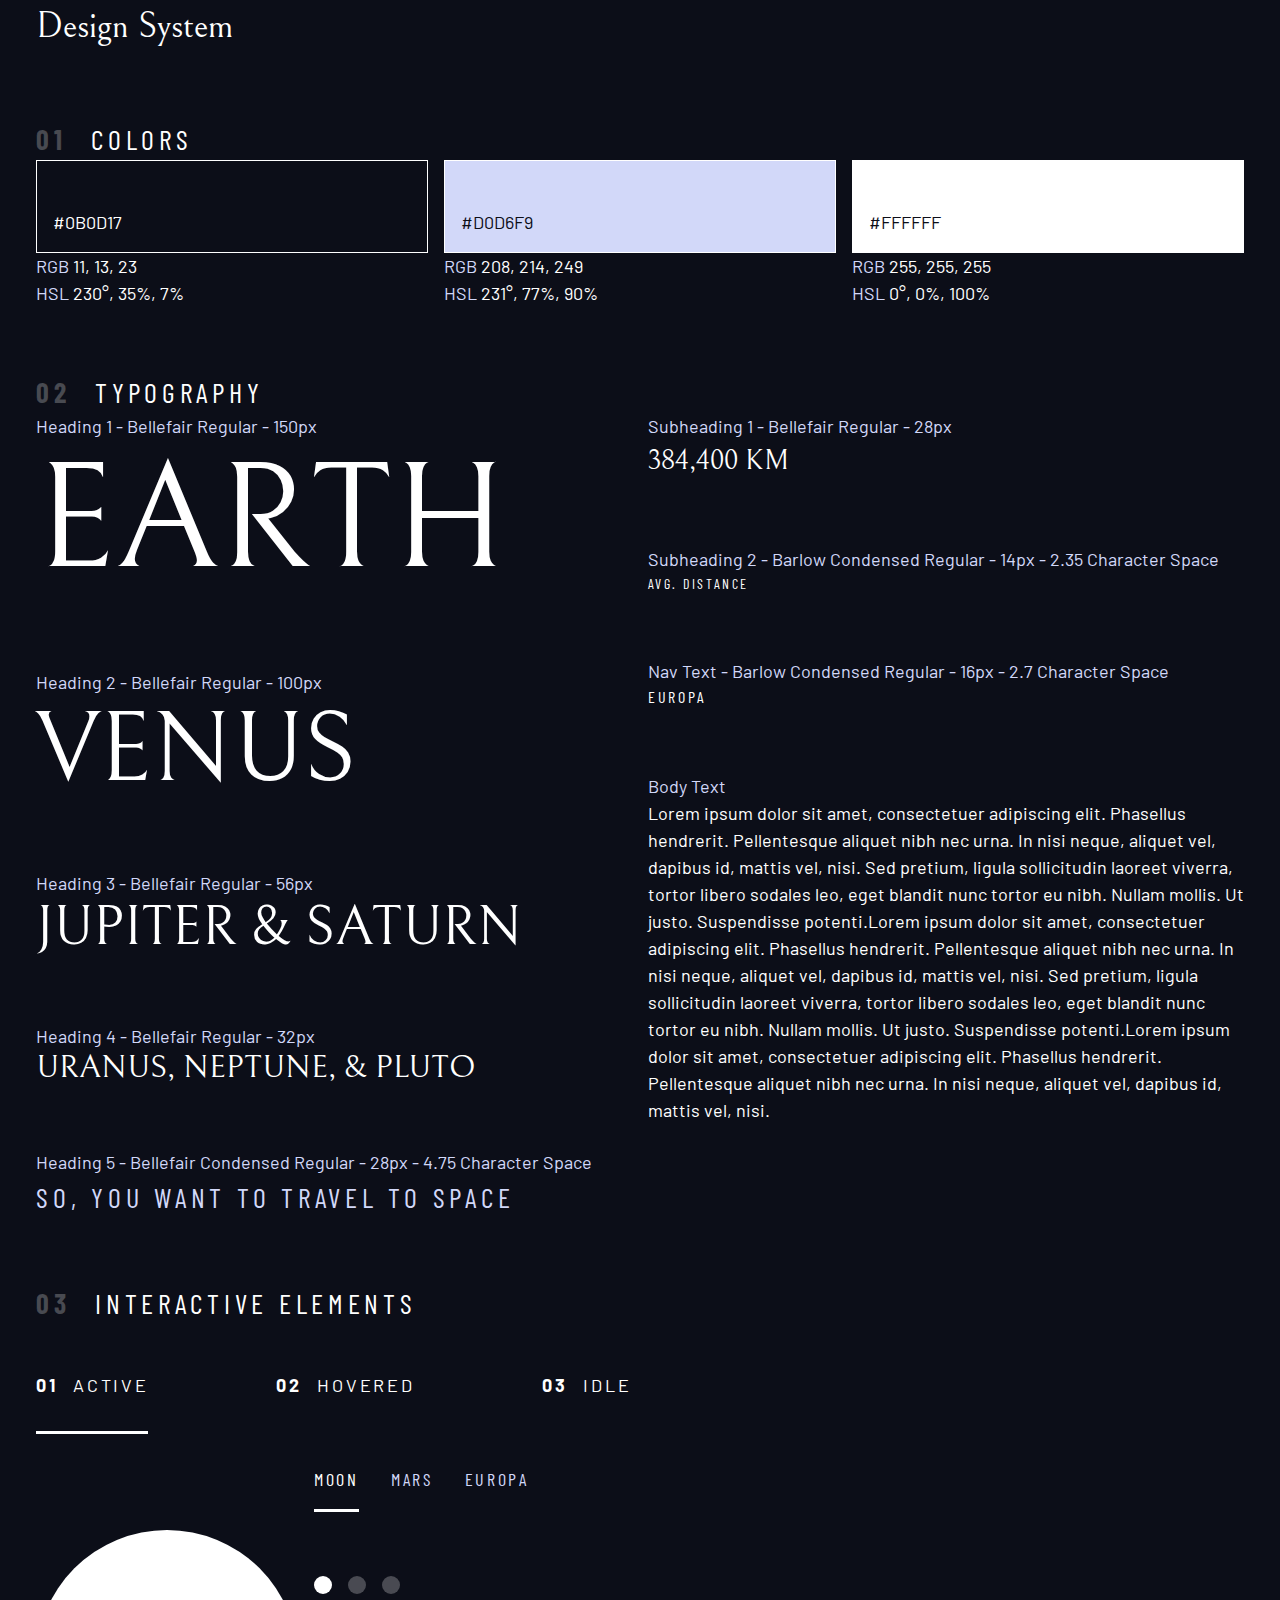
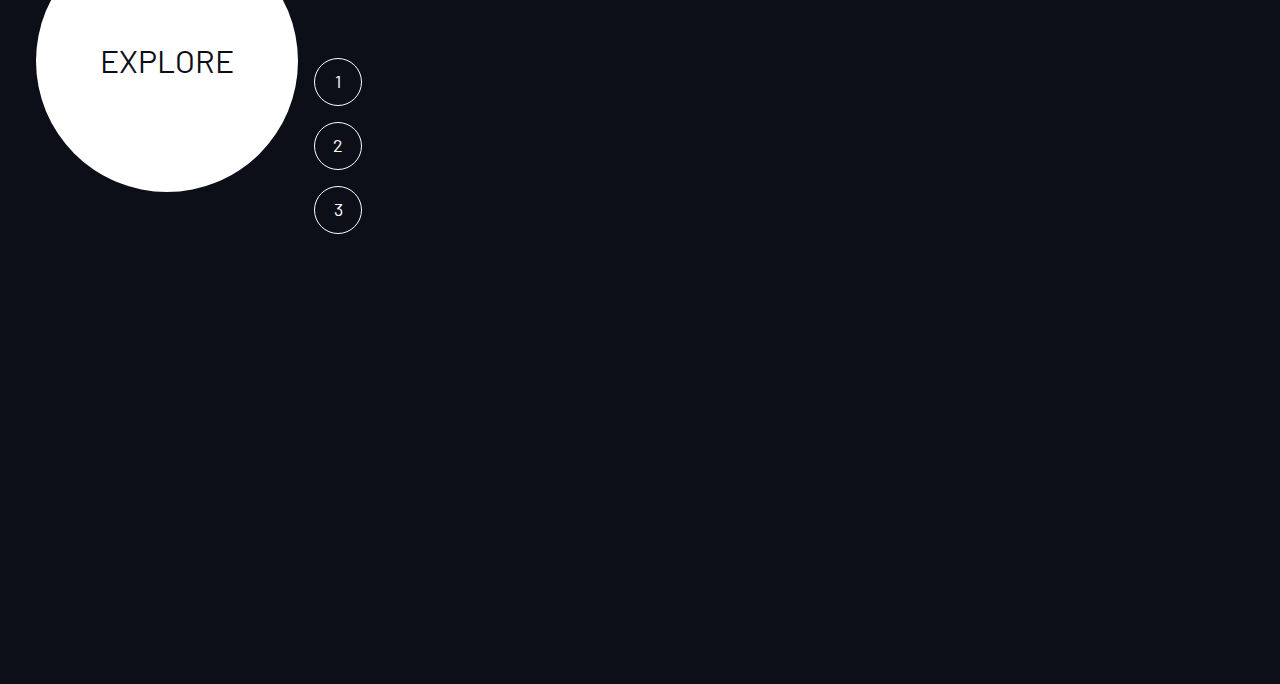
==== index.html @ 8384dd11 "finished design system" ====
<!DOCTYPE html>
<html lang="en">
  <head>
    <meta charset="UTF-8" />
    <meta http-equiv="X-UA-Compatible" content="IE=edge" />
    <meta name="viewport" content="width=device-width, initial-scale=1.0" />

    <!-- Google fonts -->
    <link rel="preconnect" href="https://fonts.googleapis.com" />
    <link rel="preconnect" href="https://fonts.gstatic.com" crossorigin />
    <link
      href="https://fonts.googleapis.com/css2?family=Barlow+Condensed:wght@400;700&family=Bellefair&family=Barlow:wght@400;700&display=swap"
      rel="stylesheet"
    />

    <!-- custom css -->
    <link rel="stylesheet" href="index.css" />

    <title>Design System</title>
  </head>
  <body>
    <div class="container">
      <h1 class="ff-serif">Design System</h1>
      <section id="colors" style="margin: 4rem 0">
        <h2 class="numbered-title"><span>01</span> colors</h2>
        <div class="flex">
          <div>
            <div
              class="bg-dark text-white"
              style="padding: 3rem 1rem 1rem; border: 1px solid white"
            >
              #0B0D17
            </div>
            <p><span class="text-light">RGB</span> 11, 13, 23</p>
            <p><span class="text-light">HSL</span> 230°, 35%, 7%</p>
          </div>

          <div>
            <div>
              <div
                class="bg-light text-dark"
                style="padding: 3rem 1rem 1rem; border: 1px solid white"
              >
                #D0D6F9
              </div>
              <p><span class="text-light">RGB</span> 208, 214, 249</p>
              <p><span class="text-light">HSL</span> 231°, 77%, 90%</p>
            </div>
          </div>
          <div>
            <div>
              <div
                class="bg-white text-dark"
                style="padding: 3rem 1rem 1rem; border: 1px solid white"
              >
                #FFFFFF
              </div>
              <p><span class="text-light">RGB</span> 255, 255, 255</p>
              <p><span class="text-light">HSL</span> 0°, 0%, 100%</p>
            </div>
          </div>
        </div>
      </section>
      <section id="typography" style="margin: 4rem 0">
        <h2 class="numbered-title"><span>02</span> Typography</h2>
        <div class="flex">
          <div class="flow" style="flex-basis: 100%; --flow-space: 4rem">
            <div>
              <p class="text-light">Heading 1 - Bellefair Regular - 150px</p>
              <p class="fs-900 uppercase ff-serif">Earth</p>
            </div>
            <div>
              <p class="text-light">Heading 2 - Bellefair Regular - 100px</p>
              <p class="fs-800 uppercase ff-serif">Venus</p>
            </div>
            <div>
              <p class="text-light">Heading 3 - Bellefair Regular - 56px</p>
              <p class="fs-700 uppercase ff-serif">Jupiter & Saturn</p>
            </div>
            <div>
              <p class="text-light">Heading 4 - Bellefair Regular - 32px</p>
              <p class="fs-600 uppercase ff-serif">Uranus, Neptune, & Pluto</p>
            </div>
            <div>
              <p class="text-light">
                Heading 5 - Bellefair Condensed Regular - 28px - 4.75 Character
                Space
              </p>
              <p
                class="text-light fs-500 uppercase ff-sans-cond letter-spacing-1"
              >
                So, you want to travel to space
              </p>
            </div>
          </div>
          <div class="flow" style="flex-basis: 100%; --flow-space: 4rem">
            <div>
              <p class="text-light">Subheading 1 - Bellefair Regular - 28px</p>
              <p class="fs-500 ff-serif uppercase">384,400 km</p>
            </div>
            <div>
              <p class="text-light">
                Subheading 2 - Barlow Condensed Regular - 14px - 2.35 Character
                Space
              </p>
              <p class="fs-200 uppercase ff-sans-cond letter-spacing-3">
                Avg. Distance
              </p>
            </div>
            <div>
              <p class="text-light">
                Nav Text - Barlow Condensed Regular - 16px - 2.7 Character Space
              </p>
              <p class="fs-300 uppercase ff-sans-cond letter-spacing-2">
                Europa
              </p>
            </div>
            <div>
              <p class="text-light">Body Text</p>
              <p>
                Lorem ipsum dolor sit amet, consectetuer adipiscing elit.
                Phasellus hendrerit. Pellentesque aliquet nibh nec urna. In nisi
                neque, aliquet vel, dapibus id, mattis vel, nisi. Sed pretium,
                ligula sollicitudin laoreet viverra, tortor libero sodales leo,
                eget blandit nunc tortor eu nibh. Nullam mollis. Ut justo.
                Suspendisse potenti.Lorem ipsum dolor sit amet, consectetuer
                adipiscing elit. Phasellus hendrerit. Pellentesque aliquet nibh
                nec urna. In nisi neque, aliquet vel, dapibus id, mattis vel,
                nisi. Sed pretium, ligula sollicitudin laoreet viverra, tortor
                libero sodales leo, eget blandit nunc tortor eu nibh. Nullam
                mollis. Ut justo. Suspendisse potenti.Lorem ipsum dolor sit
                amet, consectetuer adipiscing elit. Phasellus hendrerit.
                Pellentesque aliquet nibh nec urna. In nisi neque, aliquet vel,
                dapibus id, mattis vel, nisi.
              </p>
            </div>
          </div>
        </div>
      </section>
      <section class="flow" id="interactive-elements">
        <h2 class="numbered-title"><span>03</span> Interactive Elements</h2>

        <!-- navigation -->
        <div>
          <nav>
            <ul class="primary-navigation flex underline-indicators">
              <li class="active">
                <a class="uppercase text-white letter-spacing-2" href="#"
                  ><span>01</span> Active</a
                >
              </li>
              <li>
                <a class="uppercase text-white letter-spacing-2" href="#"
                  ><span>02</span> Hovered</a
                >
              </li>
              <li>
                <a class="uppercase text-white letter-spacing-2" href="#"
                  ><span>03</span> Idle</a
                >
              </li>
            </ul>
          </nav>
        </div>

        <div class="flex">
          <div>
            <!-- explore button -->
            <a
              style="margin-top: 5rem"
              href="#"
              class="large-button uppercase ff-seriff text-dark bg-white fs-600"
              >Explore</a
            >
          </div>
          <div class="flow" style="margin-bottom: 50vh; --flow-space: 4rem">
            <!-- tabs -->
            <div class="tab-list underline-indicators flex">
              <button
                aria-selected="true"
                class="uppercase text-light letter-spacing-2 bg-dark ff-sans-cond"
              >
                Moon
              </button>
              <button
                aria-selected="false"
                class="uppercase text-light letter-spacing-2 bg-dark ff-sans-cond"
              >
                Mars
              </button>
              <button
                aria-selected="false"
                class="uppercase text-light letter-spacing-2 bg-dark ff-sans-cond"
              >
                Europa
              </button>
            </div>
            <!-- Dots -->
            <div class="dot-indicators flex">
              <button aria-selected="true">
                <span class="sr-only">Slide Title</span>
              </button>
              <button aria-selected="false">
                <span class="sr-only">Slide Tite</span>
              </button>
              <button aria-selected="false">
                <span class="sr-only">Slide Title</span>
              </button>
            </div>
            <!-- Numbers -->
            <div class="number-indicators flex">
              <button class="number-btn" aria-selected="true">1</button>
              <button class="number-btn" aria-selected="false">2</button>
              <button class="number-btn" aria-selected="false">3</button>
            </div>
          </div>
        </div>
      </section>
    </div>
  </body>
</html>
---- index.css ----
/* --------------------------- */
/* Custom Properties           */
/* --------------------------- */

:root {
  --clr-dark: 230 35% 7%;
  --clr-light: 231 77% 90%;
  --clr-white: 0 0% 100%;

  /* font-sizes */
  --fs-900: 9.375rem;
  --fs-800: 6.25rem;
  --fs-700: 3.5rem;
  --fs-600: 2rem;
  --fs-500: 1.75rem;
  --fs-400: 1.125rem;
  --fs-300: 1rem;
  --fs-200: 0.875rem;

  /* font-families */
  --ff-serif: 'Bellefair', serif;
  --ff-sans-cond: 'Barlow Condensed', sans-serif;
  --ff-sans-normal: 'Barlow', sans-serif;
}

/* --------------- */
/* Reset           */
/* --------------- */

/* Box sizing */
*,
*::before,
*::after {
  box-sizing: border-box;
}

/* Reset margins */

body,
h1,
h2,
h3,
h4,
h5,
h6,
p,
figure,
picture {
  margin: 0;
}

h1,
h2,
h3,
h4,
h5,
h6 {
  font-weight: 400;
}

/* set up the body */
body {
  font-family: var(--ff-sans-normal);
  font-size: var(--fs-400);
  color: hsl(var(--clr-white));
  background-color: hsl(var(--clr-dark));
  line-height: 1.5;
  min-height: 100vh;
}

/* make images easier to work with */
img,
picture {
  max-width: 100%;
  display: block;
}

/* make forms easier to work with */
input,
button,
textarea,
select {
  font: inherit;
}

/* remove animations for people who've turned them off */
@media (prefers-reduced-motion: reduce) {
  *,
  *::before,
  *::after {
    animation-duration: 0.01ms !important;
    animation-iteration-count: 1 !important;
    transition-duration: 0.01ms !important;
    scroll-behavior: auto !important;
  }
}

/* ------------------------ */
/* Utility Classes          */
/* ------------------------ */

.flex {
  display: flex;
  gap: var(--gap, 1rem);
}

.grid {
  display: grid;
  gap: var(--gap, 1rem);
}

/* (lobotomized owl) - selects everything that has adjacent siblings that come before it */
.flow > * + * {
  margin-top: var(--flow-space, 1rem);
}

.container {
  padding-inline: 2em;
  margin-inline: auto;
  max-width: 80rem;
}

/* hides content on page for users that are visually impaired */
.sr-only {
  position: absolute;
  width: 1px;
  height: 1px;
  padding: 0;
  margin: -1px;
  overflow: hidden;
  clip: rect(0, 0, 0, 0);
  white-space: nowrap;
  border: 0;
}

/* colors */

.bg-dark {
  background-color: hsl(var(--clr-dark));
}
.bg-light {
  background-color: hsl(var(--clr-light));
}
.bg-white {
  background-color: hsl(var(--clr-white));
}

.text-dark {
  color: hsl(var(--clr-dark));
}
.text-light {
  color: hsl(var(--clr-light));
}
.text-white {
  color: hsl(var(--clr-white));
}

/* typography */

.ff-serif {
  font-family: var(--ff-serif);
}
.ff-sans-cond {
  font-family: var(--ff-sans-cond);
}
.ff-sans-normal {
  font-family: var(--ff-sans-normal);
}

.letter-spacing-1 {
  letter-spacing: 4.75px;
}
.letter-spacing-2 {
  letter-spacing: 2.7px;
}
.letter-spacing-3 {
  letter-spacing: 2.35px;
}

.uppercase {
  text-transform: uppercase;
}

.fs-900 {
  font-size: var(--fs-900);
}
.fs-800 {
  font-size: var(--fs-800);
}
.fs-700 {
  font-size: var(--fs-700);
}
.fs-600 {
  font-size: var(--fs-600);
}
.fs-500 {
  font-size: var(--fs-500);
}
.fs-400 {
  font-size: var(--fs-400);
}
.fs-300 {
  font-size: var(--fs-300);
}
.fs-200 {
  font-size: var(--fs-200);
}

.fs-900,
.fs-800,
.fs-700,
.fs-600 {
  line-height: 1.1;
}

.numbered-title {
  font-family: var(--ff-sans-cond);
  font-size: var(--fs-500);
  text-transform: uppercase;
  letter-spacing: 4.72px;
}
.numbered-title span {
  margin-right: 0.5em;
  font-weight: 700;
  color: hsl(var(--clr-white) / 0.25);
}

/* Design System */

#colors .flex > div {
  width: 100%;
}

/* --------------------------- */
/* Components                  */
/* --------------------------- */

.large-button {
  position: relative;
  padding: 0 2em;
  display: grid;
  z-index: 1;
  aspect-ratio: 1;
  place-items: center;
  text-decoration: none;
  border-radius: 50%;
}
.large-button::after {
  content: '';
  position: absolute;
  z-index: -1;
  background: hsl(var(--clr-white) / 0.15);
  width: 100%;
  height: 100%;
  border-radius: 50%;
  opacity: 0;
  transition: opacity 500ms linear, transform 750ms ease-in-out;
}

.large-button:hover::after,
.large-button:focus::after {
  opacity: 1;
  transform: scale(1.5);
}

.primary-navigation {
  --gap: 8rem;
  --underline-gap: 2rem;
  list-style: none;
  padding: 0;
  margin: 0;
}

.primary-navigation a {
  text-decoration: none;
}

.primary-navigation a > span {
  font-weight: 700;
  margin-right: 0.5em;
}

.underline-indicators > * {
  padding: var(--underline-gap, 1rem) 0;
  border: none;
  border-bottom: 0.2rem solid hsl(var(--clr-white) / 0);
  cursor: pointer;
}

.underline-indicators > *:hover,
.underline-indicators > *:focus {
  border-color: hsl(var(--clr-white) / 0.5);
}

.underline-indicators > .active,
.underline-indicators > [aria-selected='true'] {
  color: hsl(var(--clr-white) / 1);
  border-color: hsl(var(--clr-white) / 1);
}

.tab-list {
  --gap: 2rem;
}

.dot-indicators > * {
  cursor: pointer;
  border: none;
  border-radius: 50%;
  aspect-ratio: 1;
  padding: 0.5em;
  background-color: hsl(var(--clr-white) / 0.25);
}

.dot-indicators > *:hover,
.dot-indicators > *:focus {
  background-color: hsl(var(--clr-white) / 0.5);
}

.dot-indicators > [aria-selected='true'] {
  background-color: hsl(var(--clr-white) / 1);
}

.number-indicators > * {
  cursor: pointer;
  border: solid 1px hsl(var(--clr-white));
  border-radius: 50%;
  aspect-ratio: 1;
  background-color: hsl(var(--clr-dark) / 0.25);
  color: hsl(var(--clr-white));
}
.number-indicators.flex {
  flex-direction: column;
  gap: none;
}
.number-indicators > *:hover,
.number-indicators > *:focus {
  background-color: hsl(var(--clr-white));
  color: black;
}
.number-btn {
  height: 3rem;
  width: 3rem;
}
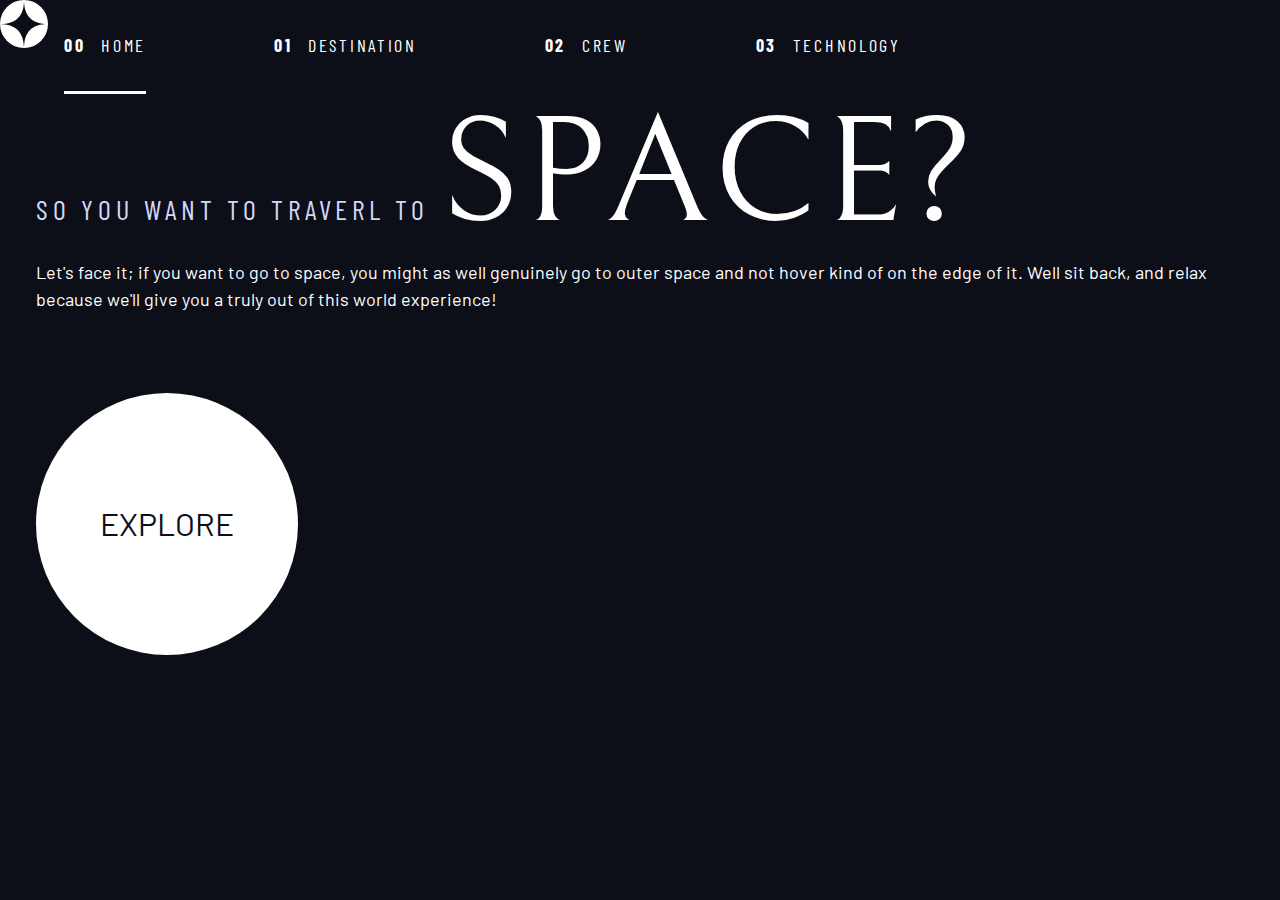
==== commit 754ca7b2: "starting on site" ====
--- a/index.html
+++ b/index.html
@@ -4,6 +4,12 @@
     <meta charset="UTF-8" />
     <meta http-equiv="X-UA-Compatible" content="IE=edge" />
     <meta name="viewport" content="width=device-width, initial-scale=1.0" />
+    <link
+      rel="icon"
+      type="image/png"
+      sizes="32x32"
+      href="./images/favicon-32x32.png"
+    />
 
     <!-- Google fonts -->
     <link rel="preconnect" href="https://fonts.googleapis.com" />
@@ -16,206 +22,67 @@
     <!-- custom css -->
     <link rel="stylesheet" href="index.css" />
 
-    <title>Design System</title>
+    <title>Space Tourism Website</title>
   </head>
   <body>
+    <header class="primary-header flex">
+      <div>
+        <img
+          src="./images/shared/logo.svg"
+          alt="space tourism logo"
+          class="logo"
+        />
+      </div>
+      <nav>
+        <ul class="primary-navigation flex underline-indicators">
+          <li class="active">
+            <a
+              class="ff-sans-cond uppercase text-white letter-spacing-2"
+              href="index.html"
+              ><span>00</span> Home</a
+            >
+          </li>
+          <li>
+            <a
+              class="ff-sans-cond uppercase text-white letter-spacing-2"
+              href="destination.html"
+              ><span>01</span> Destination</a
+            >
+          </li>
+          <li>
+            <a
+              class="ff-sans-cond uppercase text-white letter-spacing-2"
+              href="crew.html"
+              ><span>02</span> Crew</a
+            >
+          </li>
+          <li>
+            <a
+              class="ff-sans-cond uppercase text-white letter-spacing-2"
+              href="technology.html"
+              ><span>03</span> Technology</a
+            >
+          </li>
+        </ul>
+      </nav>
+    </header>
     <div class="container">
-      <h1 class="ff-serif">Design System</h1>
-      <section id="colors" style="margin: 4rem 0">
-        <h2 class="numbered-title"><span>01</span> colors</h2>
-        <div class="flex">
-          <div>
-            <div
-              class="bg-dark text-white"
-              style="padding: 3rem 1rem 1rem; border: 1px solid white"
-            >
-              #0B0D17
-            </div>
-            <p><span class="text-light">RGB</span> 11, 13, 23</p>
-            <p><span class="text-light">HSL</span> 230°, 35%, 7%</p>
-          </div>
-
-          <div>
-            <div>
-              <div
-                class="bg-light text-dark"
-                style="padding: 3rem 1rem 1rem; border: 1px solid white"
-              >
-                #D0D6F9
-              </div>
-              <p><span class="text-light">RGB</span> 208, 214, 249</p>
-              <p><span class="text-light">HSL</span> 231°, 77%, 90%</p>
-            </div>
-          </div>
-          <div>
-            <div>
-              <div
-                class="bg-white text-dark"
-                style="padding: 3rem 1rem 1rem; border: 1px solid white"
-              >
-                #FFFFFF
-              </div>
-              <p><span class="text-light">RGB</span> 255, 255, 255</p>
-              <p><span class="text-light">HSL</span> 0°, 0%, 100%</p>
-            </div>
-          </div>
-        </div>
-      </section>
-      <section id="typography" style="margin: 4rem 0">
-        <h2 class="numbered-title"><span>02</span> Typography</h2>
-        <div class="flex">
-          <div class="flow" style="flex-basis: 100%; --flow-space: 4rem">
-            <div>
-              <p class="text-light">Heading 1 - Bellefair Regular - 150px</p>
-              <p class="fs-900 uppercase ff-serif">Earth</p>
-            </div>
-            <div>
-              <p class="text-light">Heading 2 - Bellefair Regular - 100px</p>
-              <p class="fs-800 uppercase ff-serif">Venus</p>
-            </div>
-            <div>
-              <p class="text-light">Heading 3 - Bellefair Regular - 56px</p>
-              <p class="fs-700 uppercase ff-serif">Jupiter & Saturn</p>
-            </div>
-            <div>
-              <p class="text-light">Heading 4 - Bellefair Regular - 32px</p>
-              <p class="fs-600 uppercase ff-serif">Uranus, Neptune, & Pluto</p>
-            </div>
-            <div>
-              <p class="text-light">
-                Heading 5 - Bellefair Condensed Regular - 28px - 4.75 Character
-                Space
-              </p>
-              <p
-                class="text-light fs-500 uppercase ff-sans-cond letter-spacing-1"
-              >
-                So, you want to travel to space
-              </p>
-            </div>
-          </div>
-          <div class="flow" style="flex-basis: 100%; --flow-space: 4rem">
-            <div>
-              <p class="text-light">Subheading 1 - Bellefair Regular - 28px</p>
-              <p class="fs-500 ff-serif uppercase">384,400 km</p>
-            </div>
-            <div>
-              <p class="text-light">
-                Subheading 2 - Barlow Condensed Regular - 14px - 2.35 Character
-                Space
-              </p>
-              <p class="fs-200 uppercase ff-sans-cond letter-spacing-3">
-                Avg. Distance
-              </p>
-            </div>
-            <div>
-              <p class="text-light">
-                Nav Text - Barlow Condensed Regular - 16px - 2.7 Character Space
-              </p>
-              <p class="fs-300 uppercase ff-sans-cond letter-spacing-2">
-                Europa
-              </p>
-            </div>
-            <div>
-              <p class="text-light">Body Text</p>
-              <p>
-                Lorem ipsum dolor sit amet, consectetuer adipiscing elit.
-                Phasellus hendrerit. Pellentesque aliquet nibh nec urna. In nisi
-                neque, aliquet vel, dapibus id, mattis vel, nisi. Sed pretium,
-                ligula sollicitudin laoreet viverra, tortor libero sodales leo,
-                eget blandit nunc tortor eu nibh. Nullam mollis. Ut justo.
-                Suspendisse potenti.Lorem ipsum dolor sit amet, consectetuer
-                adipiscing elit. Phasellus hendrerit. Pellentesque aliquet nibh
-                nec urna. In nisi neque, aliquet vel, dapibus id, mattis vel,
-                nisi. Sed pretium, ligula sollicitudin laoreet viverra, tortor
-                libero sodales leo, eget blandit nunc tortor eu nibh. Nullam
-                mollis. Ut justo. Suspendisse potenti.Lorem ipsum dolor sit
-                amet, consectetuer adipiscing elit. Phasellus hendrerit.
-                Pellentesque aliquet nibh nec urna. In nisi neque, aliquet vel,
-                dapibus id, mattis vel, nisi.
-              </p>
-            </div>
-          </div>
-        </div>
-      </section>
-      <section class="flow" id="interactive-elements">
-        <h2 class="numbered-title"><span>03</span> Interactive Elements</h2>
-
-        <!-- navigation -->
-        <div>
-          <nav>
-            <ul class="primary-navigation flex underline-indicators">
-              <li class="active">
-                <a class="uppercase text-white letter-spacing-2" href="#"
-                  ><span>01</span> Active</a
-                >
-              </li>
-              <li>
-                <a class="uppercase text-white letter-spacing-2" href="#"
-                  ><span>02</span> Hovered</a
-                >
-              </li>
-              <li>
-                <a class="uppercase text-white letter-spacing-2" href="#"
-                  ><span>03</span> Idle</a
-                >
-              </li>
-            </ul>
-          </nav>
-        </div>
-
-        <div class="flex">
-          <div>
-            <!-- explore button -->
-            <a
-              style="margin-top: 5rem"
-              href="#"
-              class="large-button uppercase ff-seriff text-dark bg-white fs-600"
-              >Explore</a
-            >
-          </div>
-          <div class="flow" style="margin-bottom: 50vh; --flow-space: 4rem">
-            <!-- tabs -->
-            <div class="tab-list underline-indicators flex">
-              <button
-                aria-selected="true"
-                class="uppercase text-light letter-spacing-2 bg-dark ff-sans-cond"
-              >
-                Moon
-              </button>
-              <button
-                aria-selected="false"
-                class="uppercase text-light letter-spacing-2 bg-dark ff-sans-cond"
-              >
-                Mars
-              </button>
-              <button
-                aria-selected="false"
-                class="uppercase text-light letter-spacing-2 bg-dark ff-sans-cond"
-              >
-                Europa
-              </button>
-            </div>
-            <!-- Dots -->
-            <div class="dot-indicators flex">
-              <button aria-selected="true">
-                <span class="sr-only">Slide Title</span>
-              </button>
-              <button aria-selected="false">
-                <span class="sr-only">Slide Tite</span>
-              </button>
-              <button aria-selected="false">
-                <span class="sr-only">Slide Title</span>
-              </button>
-            </div>
-            <!-- Numbers -->
-            <div class="number-indicators flex">
-              <button class="number-btn" aria-selected="true">1</button>
-              <button class="number-btn" aria-selected="false">2</button>
-              <button class="number-btn" aria-selected="false">3</button>
-            </div>
-          </div>
-        </div>
-      </section>
+      <h1 class="text-light fs-500 ff-sans-cond uppercase letter-spacing-1">
+        So you want to traverl to
+        <span class="fs-900 ff-serif text-white">Space?</span>
+      </h1>
+      <p>
+        Let's face it; if you want to go to space, you might as well genuinely
+        go to outer space and not hover kind of on the edge of it. Well sit
+        back, and relax because we'll give you a truly out of this world
+        experience!
+      </p>
+      <a
+        style="margin-top: 5rem"
+        href="#"
+        class="large-button uppercase ff-seriff text-dark bg-white fs-600"
+        >Explore</a
+      >
     </div>
   </body>
 </html>
--- a/index.css
+++ b/index.css
@@ -238,7 +238,7 @@
 .large-button {
   position: relative;
   padding: 0 2em;
-  display: grid;
+  display: inline-grid;
   z-index: 1;
   aspect-ratio: 1;
   place-items: center;
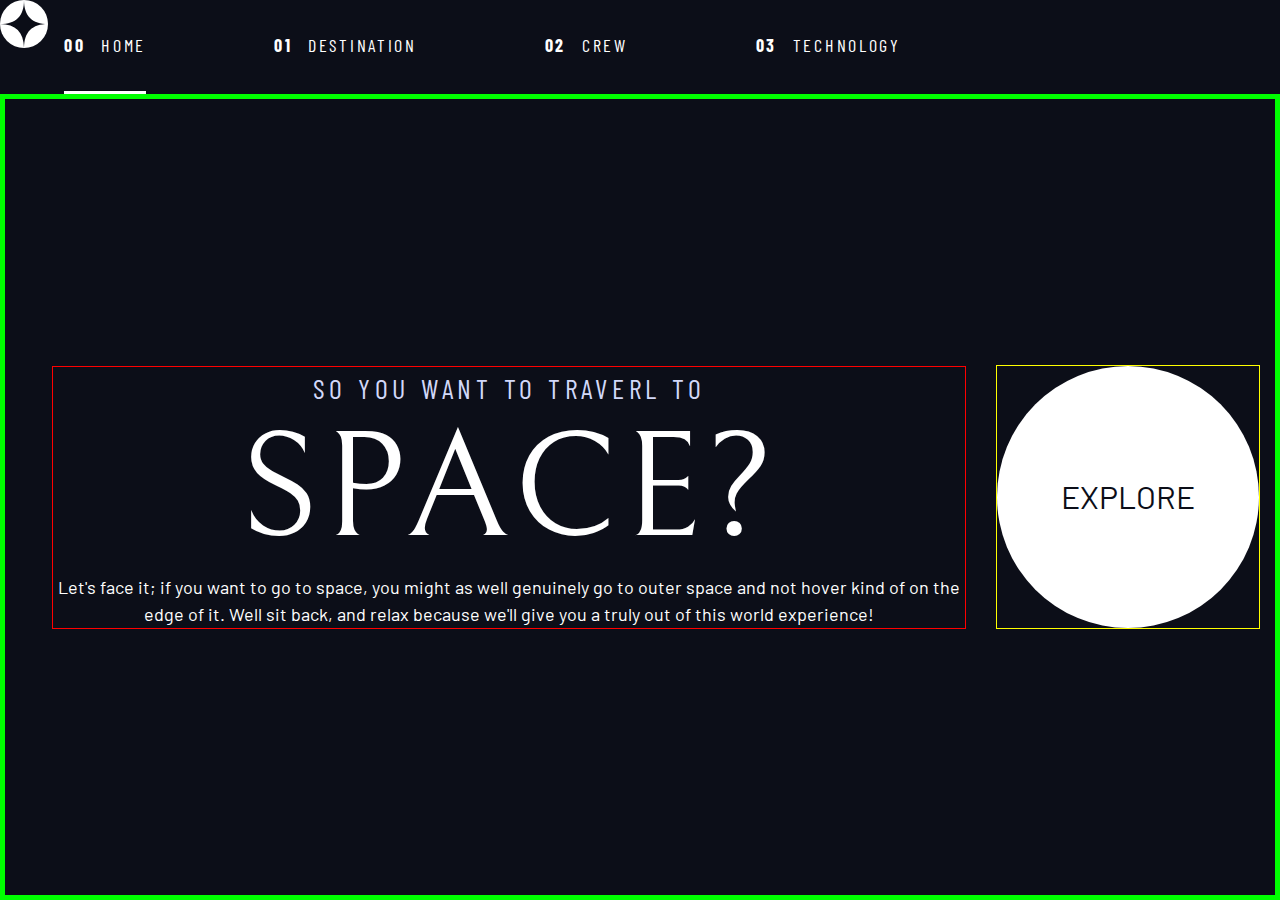
==== commit 3e252aac: "grid container set up" ====
--- a/index.html
+++ b/index.html
@@ -24,7 +24,7 @@
 
     <title>Space Tourism Website</title>
   </head>
-  <body>
+  <body class="home">
     <header class="primary-header flex">
       <div>
         <img
@@ -66,23 +66,26 @@
         </ul>
       </nav>
     </header>
-    <div class="container">
-      <h1 class="text-light fs-500 ff-sans-cond uppercase letter-spacing-1">
-        So you want to traverl to
-        <span class="fs-900 ff-serif text-white">Space?</span>
-      </h1>
-      <p>
-        Let's face it; if you want to go to space, you might as well genuinely
-        go to outer space and not hover kind of on the edge of it. Well sit
-        back, and relax because we'll give you a truly out of this world
-        experience!
-      </p>
-      <a
-        style="margin-top: 5rem"
-        href="#"
-        class="large-button uppercase ff-seriff text-dark bg-white fs-600"
-        >Explore</a
-      >
+    <div class="grid-container">
+      <div>
+        <h1 class="text-light fs-500 ff-sans-cond uppercase letter-spacing-1">
+          So you want to traverl to
+          <span class="fs-900 ff-serif text-white">Space?</span>
+        </h1>
+        <p>
+          Let's face it; if you want to go to space, you might as well genuinely
+          go to outer space and not hover kind of on the edge of it. Well sit
+          back, and relax because we'll give you a truly out of this world
+          experience!
+        </p>
+      </div>
+      <div>
+        <a
+          href="#"
+          class="large-button uppercase ff-seriff text-dark bg-white fs-600"
+          >Explore</a
+        >
+      </div>
     </div>
   </body>
 </html>
--- a/index.css
+++ b/index.css
@@ -66,6 +66,8 @@
   background-color: hsl(var(--clr-dark));
   line-height: 1.5;
   min-height: 100vh;
+  display: grid;
+  grid-template-rows: min-content 1fr;
 }
 
 /* make images easier to work with */
@@ -118,6 +120,35 @@
   padding-inline: 2em;
   margin-inline: auto;
   max-width: 80rem;
+}
+
+.grid-container {
+  border: 5px solid lime;
+  text-align: center;
+  display: grid;
+  padding-inline: 1rem;
+  place-items: center;
+  column-gap: var(--container-gap, 2rem);
+  grid-template: minmax(2rem, 1fr) repeat(2, minmax(0, 30rem)) minmax(2rem, 1fr);
+}
+
+@media (min-width: 58rem) {
+  .grid-container {
+    column-gap: var(--container-gap, 2rem);
+    grid-template: minmax(2rem, 1fr) repeat(2, minmax(0, 30rem)) minmax(
+        2rem,
+        1fr
+      );
+  }
+  .grid-container > *:first-child {
+    grid-column: 2;
+    outline: 1px solid red;
+  }
+
+  .grid-container > *:last-child {
+    grid-column: 3;
+    outline: 1px solid yellow;
+  }
 }
 
 /* hides content on page for users that are visually impaired */
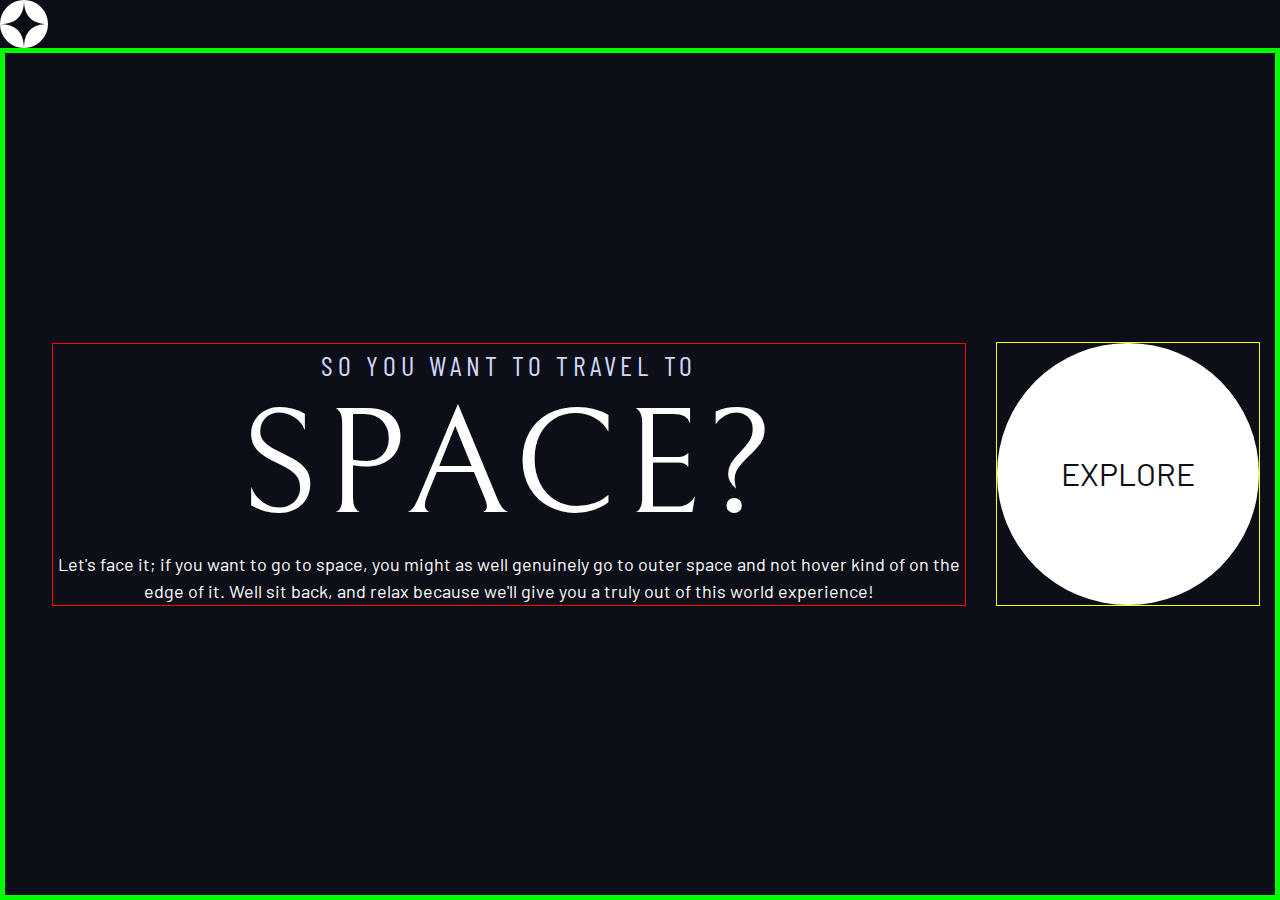
==== commit ed3a998b: "responsive typography" ====
--- a/index.html
+++ b/index.html
@@ -33,7 +33,7 @@
           class="logo"
         />
       </div>
-      <nav>
+      <!-- <nav>
         <ul class="primary-navigation flex underline-indicators">
           <li class="active">
             <a
@@ -64,12 +64,12 @@
             >
           </li>
         </ul>
-      </nav>
+      </nav> -->
     </header>
     <div class="grid-container">
       <div>
         <h1 class="text-light fs-500 ff-sans-cond uppercase letter-spacing-1">
-          So you want to traverl to
+          So you want to travel to
           <span class="fs-900 ff-serif text-white">Space?</span>
         </h1>
         <p>
--- a/index.css
+++ b/index.css
@@ -8,12 +8,12 @@
   --clr-white: 0 0% 100%;
 
   /* font-sizes */
-  --fs-900: 9.375rem;
-  --fs-800: 6.25rem;
-  --fs-700: 3.5rem;
-  --fs-600: 2rem;
+  --fs-900: clamp(5rem, 8vw + 1rem, 9.375rem);
+  --fs-800: 3.5rem;
+  --fs-700: 1.5rem;
+  --fs-600: 1rem;
   --fs-500: 1.75rem;
-  --fs-400: 1.125rem;
+  --fs-400: 0.9375rem;
   --fs-300: 1rem;
   --fs-200: 0.875rem;
 
@@ -21,6 +21,26 @@
   --ff-serif: 'Bellefair', serif;
   --ff-sans-cond: 'Barlow Condensed', sans-serif;
   --ff-sans-normal: 'Barlow', sans-serif;
+}
+
+@media (min-width: 35em) {
+  :root {
+    --fs-900: 9.375rem;
+    --fs-800: 5rem;
+    --fs-700: 2.5rem;
+    --fs-600: 1.5rem;
+    --fs-400: 1rem;
+  }
+}
+
+@media (min-width: 45em) {
+  :root {
+    /* font-sizes */
+    --fs-800: 6.25rem;
+    --fs-700: 3.5rem;
+    --fs-600: 2rem;
+    --fs-400: 1.125rem;
+  }
 }
 
 /* --------------- */
@@ -132,7 +152,7 @@
   grid-template: minmax(2rem, 1fr) repeat(2, minmax(0, 30rem)) minmax(2rem, 1fr);
 }
 
-@media (min-width: 58rem) {
+@media (min-width: 45em) {
   .grid-container {
     column-gap: var(--container-gap, 2rem);
     grid-template: minmax(2rem, 1fr) repeat(2, minmax(0, 30rem)) minmax(
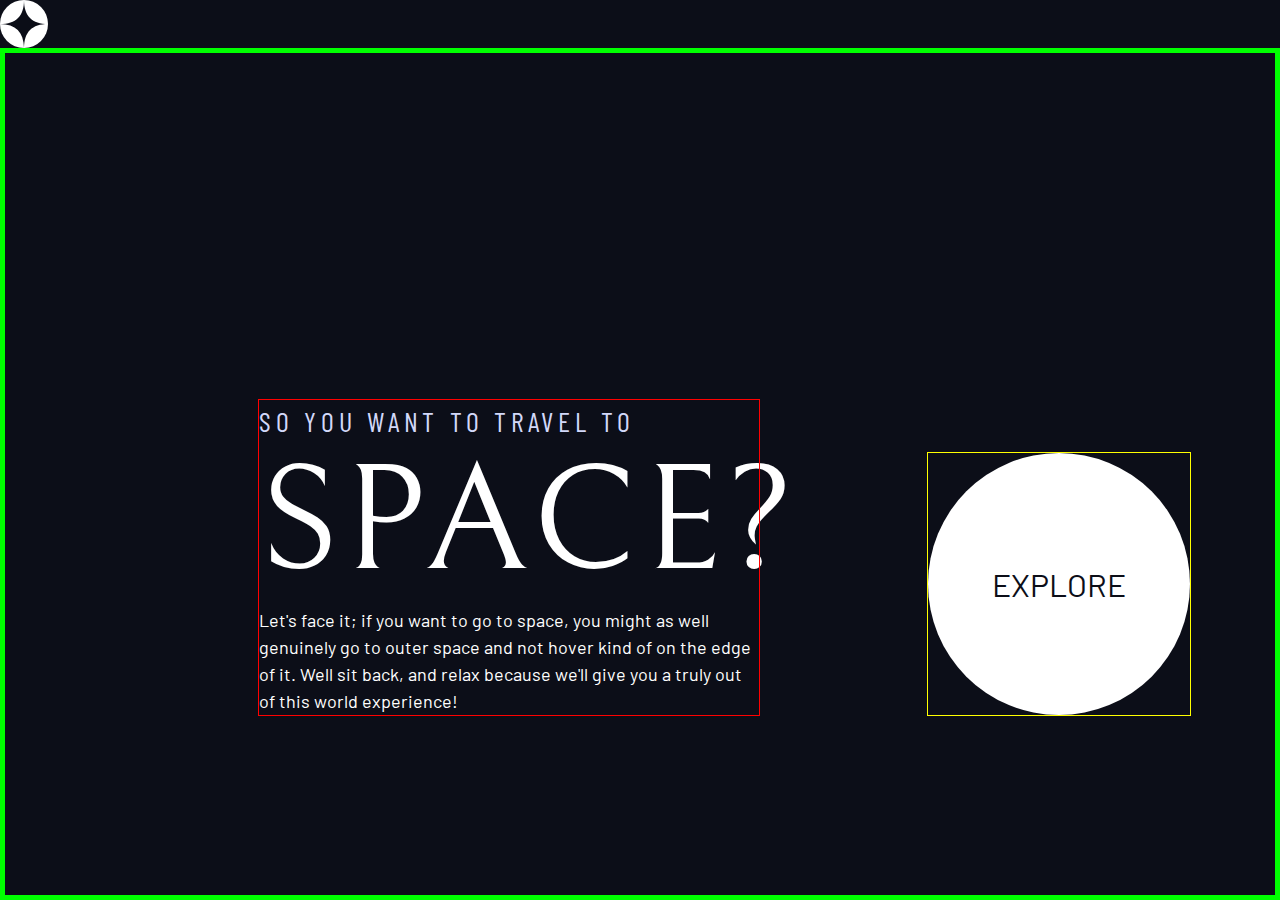
==== commit 4e416fa1: "layout touches" ====
--- a/index.html
+++ b/index.html
@@ -66,11 +66,11 @@
         </ul>
       </nav> -->
     </header>
-    <div class="grid-container">
+    <div class="grid-container grid-container--home">
       <div>
         <h1 class="text-light fs-500 ff-sans-cond uppercase letter-spacing-1">
           So you want to travel to
-          <span class="fs-900 ff-serif text-white">Space?</span>
+          <span class="d-block fs-900 ff-serif text-white">Space?</span>
         </h1>
         <p>
           Let's face it; if you want to go to space, you might as well genuinely
@@ -80,9 +80,7 @@
         </p>
       </div>
       <div>
-        <a
-          href="#"
-          class="large-button uppercase ff-seriff text-dark bg-white fs-600"
+        <a href="#" class="large-button uppercase ff-seriff text-dark bg-white"
           >Explore</a
         >
       </div>
--- a/index.css
+++ b/index.css
@@ -131,6 +131,10 @@
   gap: var(--gap, 1rem);
 }
 
+.d-block {
+  display: block;
+}
+
 /* (lobotomized owl) - selects everything that has adjacent siblings that come before it */
 .flow > * + * {
   margin-top: var(--flow-space, 1rem);
@@ -152,8 +156,13 @@
   grid-template: minmax(2rem, 1fr) repeat(2, minmax(0, 30rem)) minmax(2rem, 1fr);
 }
 
+.grid-container * {
+  max-width: 50ch;
+}
+
 @media (min-width: 45em) {
   .grid-container {
+    text-align: left;
     column-gap: var(--container-gap, 2rem);
     grid-template: minmax(2rem, 1fr) repeat(2, minmax(0, 30rem)) minmax(
         2rem,
@@ -168,6 +177,11 @@
   .grid-container > *:last-child {
     grid-column: 3;
     outline: 1px solid yellow;
+  }
+
+  .grid-container--home {
+    padding-bottom: max(6rem, 20vh);
+    align-items: end;
   }
 }
 
@@ -295,6 +309,7 @@
   place-items: center;
   text-decoration: none;
   border-radius: 50%;
+  font-size: 2rem;
 }
 .large-button::after {
   content: '';
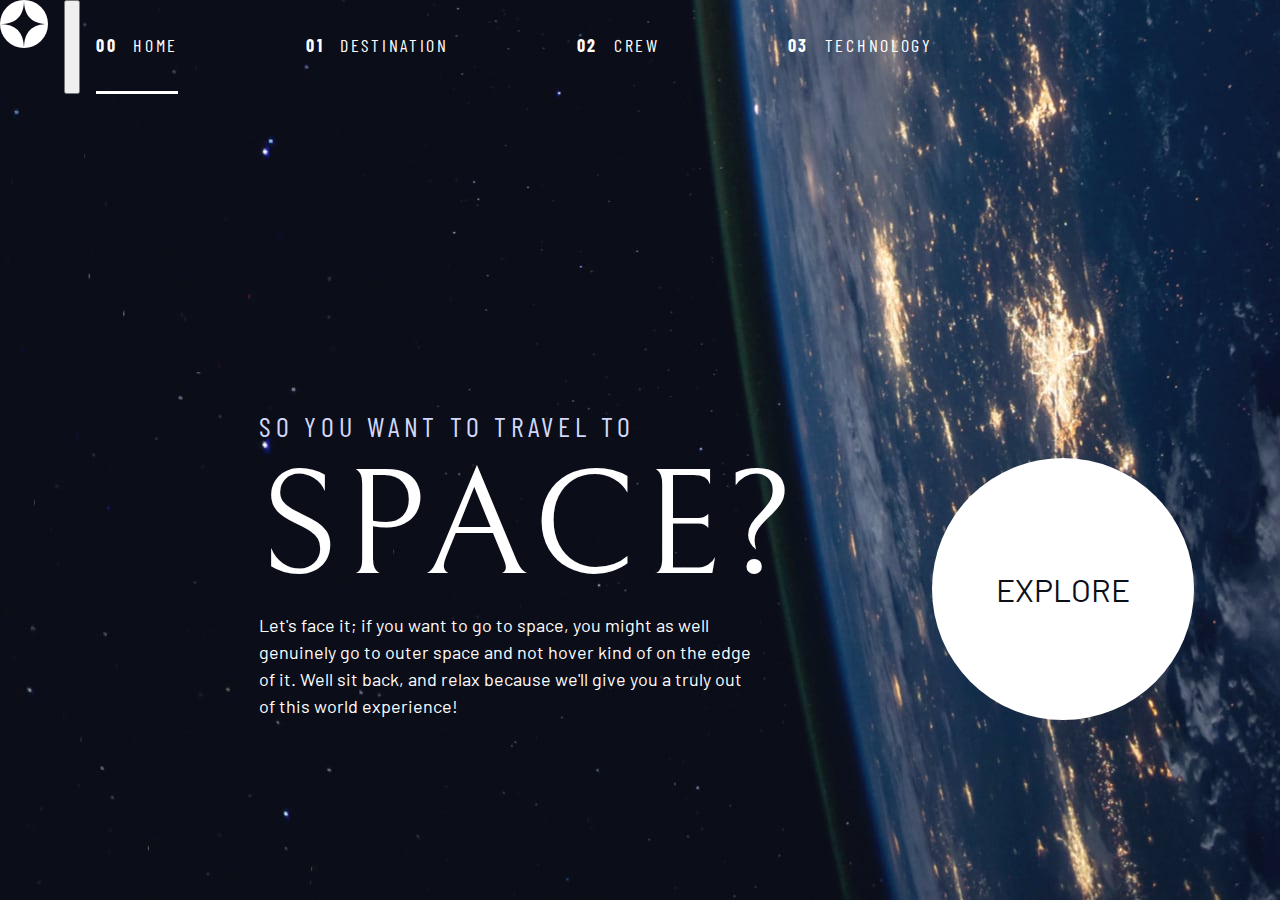
==== commit ef4686e2: "navigation" ====
--- a/index.html
+++ b/index.html
@@ -33,8 +33,14 @@
           class="logo"
         />
       </div>
-      <!-- <nav>
-        <ul class="primary-navigation flex underline-indicators">
+      <button class="mobile-nav-toggle" aria-controls="primary-navigation">
+        <span class="sr-only" aria-expanded="false">Menu</span>
+      </button>
+      <nav>
+        <ul
+          id="primary-navigation"
+          class="primary-navigation flex underline-indicators"
+        >
           <li class="active">
             <a
               class="ff-sans-cond uppercase text-white letter-spacing-2"
@@ -64,7 +70,7 @@
             >
           </li>
         </ul>
-      </nav> -->
+      </nav>
     </header>
     <div class="grid-container grid-container--home">
       <div>
--- a/index.css
+++ b/index.css
@@ -147,11 +147,11 @@
 }
 
 .grid-container {
-  border: 5px solid lime;
-  text-align: center;
+  /* border: 5px solid lime; */
+  place-items: center;
+  /* text-align: center; */
   display: grid;
   padding-inline: 1rem;
-  place-items: center;
   column-gap: var(--container-gap, 2rem);
   grid-template: minmax(2rem, 1fr) repeat(2, minmax(0, 30rem)) minmax(2rem, 1fr);
 }
@@ -163,6 +163,7 @@
 @media (min-width: 45em) {
   .grid-container {
     text-align: left;
+    place-items: center;
     column-gap: var(--container-gap, 2rem);
     grid-template: minmax(2rem, 1fr) repeat(2, minmax(0, 30rem)) minmax(
         2rem,
@@ -171,12 +172,12 @@
   }
   .grid-container > *:first-child {
     grid-column: 2;
-    outline: 1px solid red;
+    /* outline: 1px solid red; */
   }
 
   .grid-container > *:last-child {
     grid-column: 3;
-    outline: 1px solid yellow;
+    /* outline: 1px solid yellow; */
   }
 
   .grid-container--home {
@@ -407,3 +408,29 @@
   height: 3rem;
   width: 3rem;
 }
+
+/* ------------------------------------- */
+/* Page Specific background              */
+/* ------------------------------------- */
+body {
+  background-size: cover;
+  background-position: bottom center;
+}
+/* home */
+
+.home {
+  background-image: url(./images/home/background-home-mobile.jpg);
+}
+
+@media (min-width: 35rem) {
+  .home {
+    background-position: center center;
+    background-image: url(./images/home/background-home-tablet.jpg);
+  }
+}
+
+@media (min-width: 45rem) {
+  .home {
+    background-image: url(./images/home/background-home-desktop.jpg);
+  }
+}
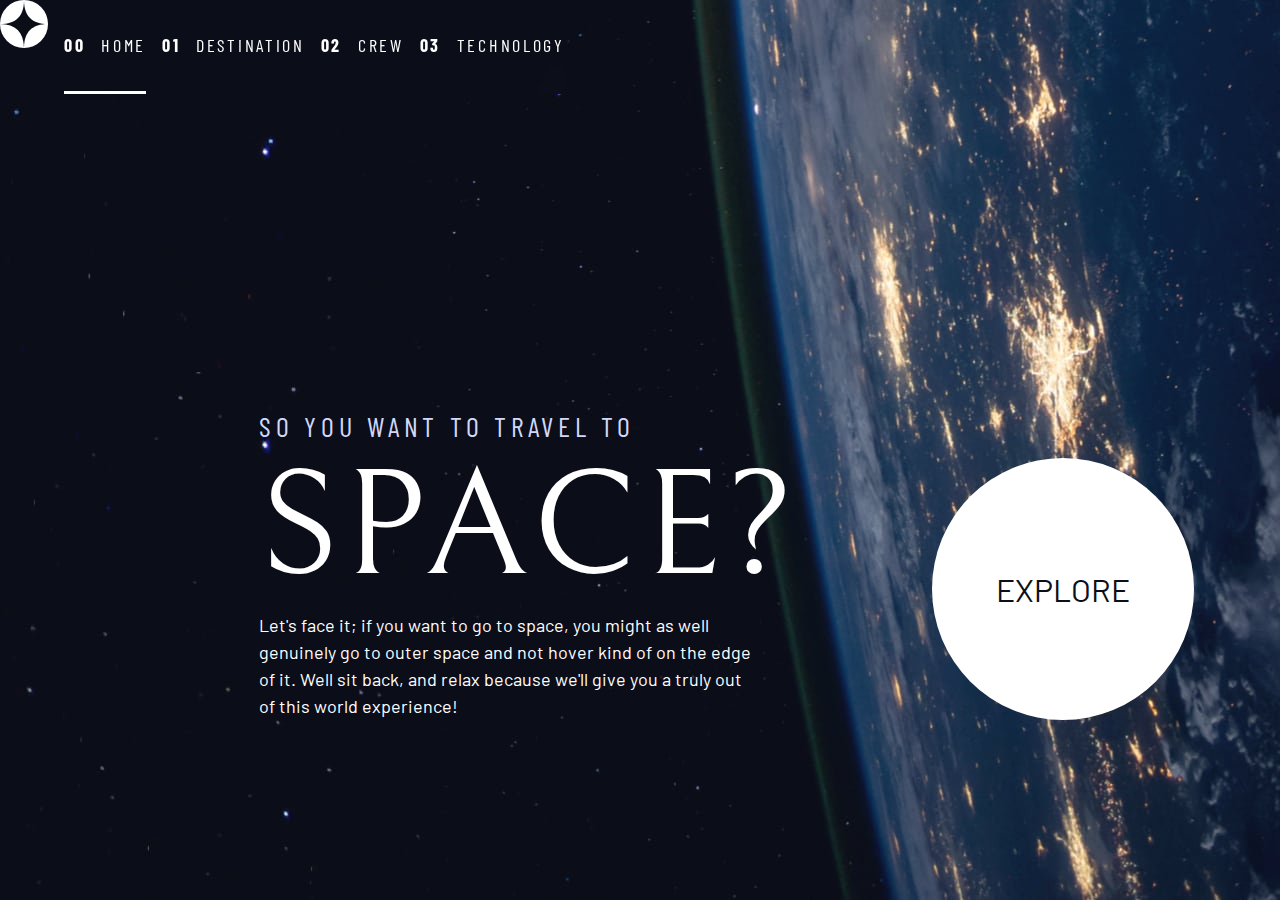
==== commit 4cb750a8: "adding nav functionalty" ====
--- a/index.html
+++ b/index.html
@@ -23,6 +23,8 @@
     <link rel="stylesheet" href="index.css" />
 
     <title>Space Tourism Website</title>
+
+    <script src="index.js" defer></script>
   </head>
   <body class="home">
     <header class="primary-header flex">
@@ -39,6 +41,7 @@
       <nav>
         <ul
           id="primary-navigation"
+          data-visible="false"
           class="primary-navigation flex underline-indicators"
         >
           <li class="active">
--- a/index.css
+++ b/index.css
@@ -88,6 +88,7 @@
   min-height: 100vh;
   display: grid;
   grid-template-rows: min-content 1fr;
+  overflow-x: hidden;
 }
 
 /* make images easier to work with */
@@ -331,11 +332,59 @@
 }
 
 .primary-navigation {
-  --gap: 8rem;
   --underline-gap: 2rem;
   list-style: none;
   padding: 0;
   margin: 0;
+  background-color: hsl(var(--clr-dark) / 0.95);
+  /* backdrop-filter: blur(2rem); */
+}
+
+@supports (backdrop-filter: blur(2rem)) {
+  .primary-navigation {
+    background-color: hsl(var(--clr-dark) / 0.05);
+    backdrop-filter: blur(2rem);
+  }
+}
+
+.mobile-nav-toggle {
+  display: none;
+}
+
+@media (max-width: 35rem) {
+  .primary-navigation {
+    --underline-gap: 0.5rem;
+    position: fixed;
+    z-index: 1000;
+    inset: 0 0 0 20%;
+    list-style: none;
+    padding: min(30rem, 15vh) 2rem;
+    margin: 0;
+    flex-direction: column;
+    transform: translateX(100%);
+  }
+
+  .primary-navigation[data-visible='true'] {
+    transform: translateX(0);
+  }
+
+  .primary-navigation.underline-indicators > .active {
+    border: none;
+  }
+  .mobile-nav-toggle {
+    display: block;
+    position: absolute;
+    z-index: 2000;
+    right: 1rem;
+    top: 2rem;
+    background: transparent;
+    background-image: url(./images/shared/icon-hamburger.svg);
+    background-repeat: no-repeat;
+    width: 1.5rem;
+    aspect-ratio: 1;
+    border: none;
+    cursor: pointer;
+  }
 }
 
 .primary-navigation a {
